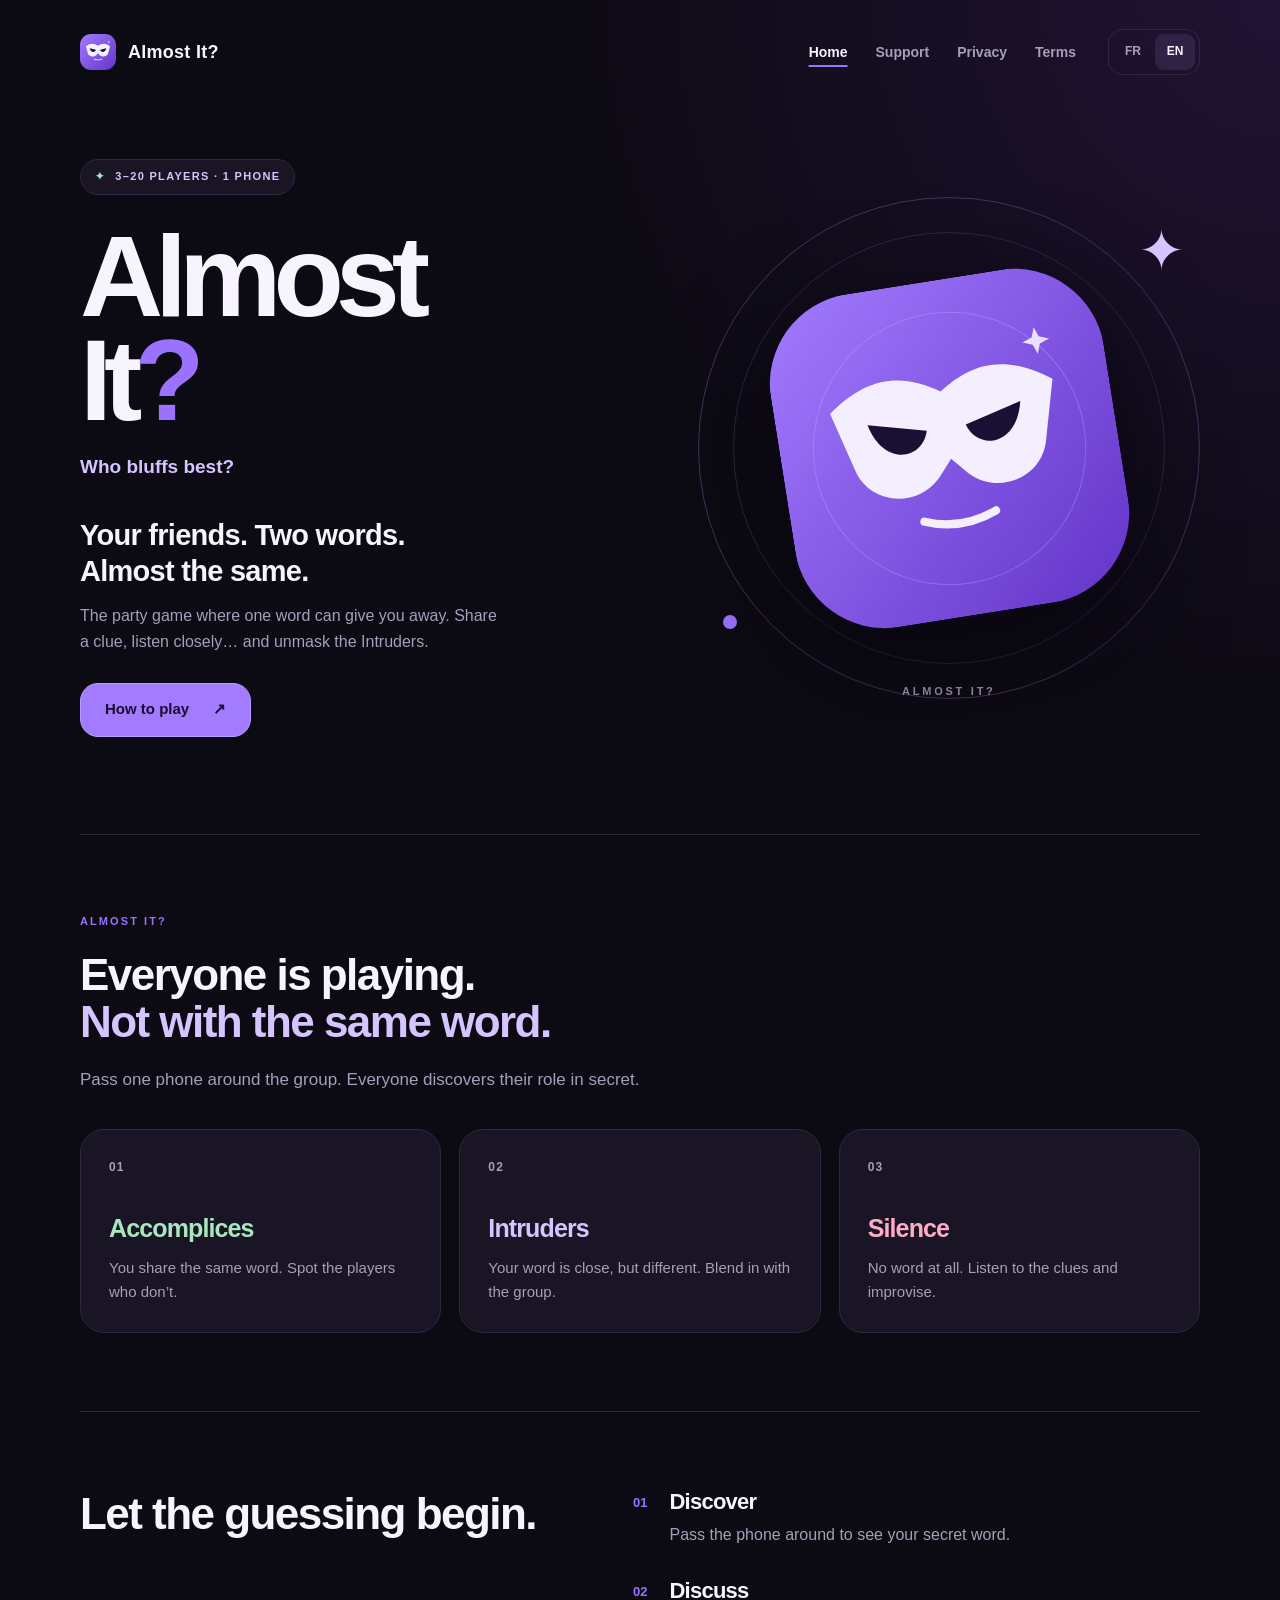
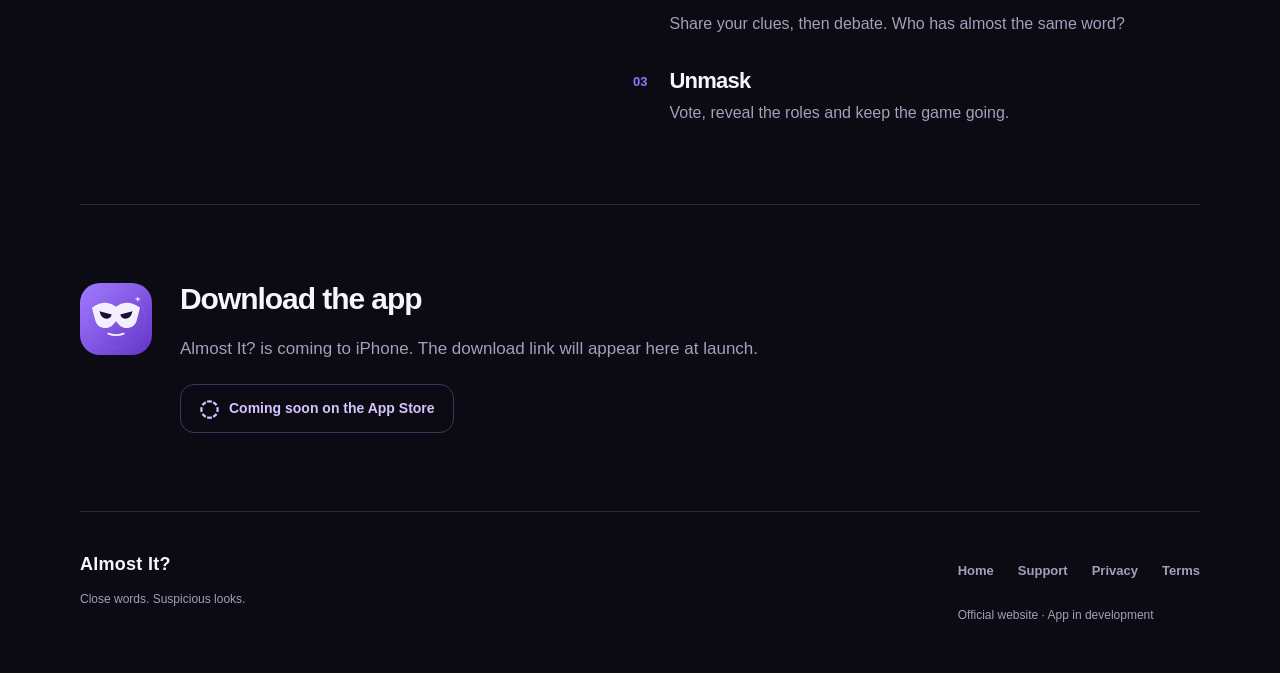
==== en/index.html @ f5923693 "feat: launch Almost It public site" ====
<!doctype html>
<html lang="en"><head><meta charset="utf-8"><meta name="viewport" content="width=device-width, initial-scale=1"><meta name="theme-color" content="#0C0A13"><meta name="color-scheme" content="dark"><meta name="referrer" content="strict-origin-when-cross-origin"><title>Almost It? — Who bluffs best?</title><meta name="description" content="Almost It?, the party game for 3 to 20 players on one phone. Similar words, Accomplices, Intruders and Silence. Coming soon to iPhone."><link rel="canonical" href="https://almostit.github.io/en/"><link rel="alternate" hreflang="fr" href="https://almostit.github.io/"><link rel="alternate" hreflang="en" href="https://almostit.github.io/en/"><meta property="og:type" content="website"><meta property="og:site_name" content="Almost It?"><meta property="og:title" content="Almost It? — Who bluffs best?"><meta property="og:description" content="Almost It?, the party game for 3 to 20 players on one phone. Similar words, Accomplices, Intruders and Silence. Coming soon to iPhone."><meta property="og:url" content="https://almostit.github.io/en/"><meta property="og:locale" content="en_US"><meta property="og:image" content="https://almostit.github.io/assets/icon.png"><meta property="og:image:alt" content="Almost It?"><link rel="icon" type="image/svg+xml" href="/assets/icon.svg"><link rel="apple-touch-icon" href="/assets/icon.png"><link rel="stylesheet" href="/assets/site.css"><script src="/assets/config.js" defer></script><script src="/assets/site.js" defer></script></head>
<body><a class="skip" href="#main">Skip to content</a><header class="site-header"><a class="brand" href="/en/" aria-label="Almost It? — Home"><img src="/assets/icon.svg" width="36" height="36" alt=""><span>Almost It?</span></a><nav class="navigation" aria-label="Main navigation"><a href="/en/" aria-current="page">Home</a><a href="/en/support/">Support</a><a href="/en/privacy/">Privacy</a><a href="/en/terms/">Terms</a></nav><nav class="language" aria-label="Site language"><a href="/?lang=fr" lang="fr" hreflang="fr" data-language="fr" aria-label="Français">FR</a><a href="/en/" lang="en" hreflang="en" data-language="en" aria-current="true" aria-label="English">EN</a></nav></header><main id="main"><section class="hero" aria-labelledby="hero-title"><div class="hero-copy"><p class="pill"><span aria-hidden="true">✦</span> 3–20 PLAYERS · 1 PHONE</p><h1 id="hero-title">Almost<br>It<span>?</span></h1><p class="tagline">Who bluffs best?</p><p class="hero-lead">Your friends. Two words.<br>Almost the same.</p><p class="intro">The party game where one word can give you away. Share a clue, listen closely… and unmask the Intruders.</p><a class="button" href="#how">How to play <span aria-hidden="true">↗</span></a></div><div class="hero-art"><div class="orbit orbit-one"></div><div class="orbit orbit-two"></div><span class="spark" aria-hidden="true">✦</span><img class="app-icon" src="/assets/icon.svg" width="320" height="320" alt="Almost It?" fetchpriority="high"><span class="orbit-dot" aria-hidden="true"></span><p class="art-caption">Almost It?</p></div></section>
<section id="how" class="section"><div class="section-heading"><p class="eyebrow">Almost It?</p><h2>Everyone is playing.<br><span>Not with the same word.</span></h2><p>Pass one phone around the group. Everyone discovers their role in secret.</p></div><div class="roles"><article class="role role-0"><span class="role-number" aria-hidden="true">01</span><h3>Accomplices</h3><p>You share the same word. Spot the players who don’t.</p></article><article class="role role-1"><span class="role-number" aria-hidden="true">02</span><h3>Intruders</h3><p>Your word is close, but different. Blend in with the group.</p></article><article class="role role-2"><span class="role-number" aria-hidden="true">03</span><h3>Silence</h3><p>No word at all. Listen to the clues and improvise.</p></article></div></section>
<section class="section play-section"><h2>Let the guessing begin.</h2><ol class="steps"><li><span aria-hidden="true">01</span><div><h3>Discover</h3><p>Pass the phone around to see your secret word.</p></div></li><li><span aria-hidden="true">02</span><div><h3>Discuss</h3><p>Share your clues, then debate. Who has almost the same word?</p></div></li><li><span aria-hidden="true">03</span><div><h3>Unmask</h3><p>Vote, reveal the roles and keep the game going.</p></div></li></ol></section>
<section id="download" class="download section"><img src="/assets/icon.svg" width="72" height="72" alt="" loading="lazy"><div><h2>Download the app</h2><p>Almost It? is coming to iPhone. The download link will appear here at launch.</p><p class="availability" id="app-store-status"><span aria-hidden="true">◌</span> Coming soon on the App Store</p><div class="store-links" id="store-links" hidden></div></div></section></main><footer class="site-footer"><div><a class="brand" href="/en/">Almost It?</a><p>Close words. Suspicious looks.</p></div><div><nav aria-label="Useful links"><a href="/en/" aria-current="page">Home</a><a href="/en/support/">Support</a><a href="/en/privacy/">Privacy</a><a href="/en/terms/">Terms</a></nav><p>Official website · App in development</p></div></footer></body></html>
---- assets/site.css ----
*{box-sizing:border-box}html{scroll-behavior:smooth;scroll-padding-top:8rem}body{margin:0;background:#0c0a13;color:#f7f3ff;font-family:-apple-system,BlinkMacSystemFont,"Segoe UI",sans-serif;line-height:1.6;-webkit-font-smoothing:antialiased}body:before{content:"";position:absolute;top:0;right:0;width:60%;height:750px;background:radial-gradient(ellipse at top right,#211333 0,transparent 67%);pointer-events:none;z-index:-1}a{color:#d6c4ff;text-decoration-thickness:1px;text-underline-offset:.25em}a:hover{color:#fff}button,a,summary{-webkit-tap-highlight-color:transparent}a:focus-visible,summary:focus-visible{outline:3px solid #a8e7c0;outline-offset:5px;border-radius:5px}img{display:block;max-width:100%;height:auto}[hidden]{display:none!important}.skip{position:fixed;top:12px;left:12px;background:#f7f3ff;color:#0c0a13;padding:12px 20px;z-index:20;transform:translateY(-160%)}.skip:focus{transform:translateY(0)}.site-header,.site-footer,main{width:min(1120px,calc(100% - 64px));margin-inline:auto}.site-header{min-height:104px;display:flex;align-items:center;gap:32px;position:relative;z-index:2}.brand{display:inline-flex;align-items:center;gap:12px;color:#f7f3ff;text-decoration:none;font-size:18px;font-weight:900;letter-spacing:.015em;white-space:nowrap}.brand img{border-radius:11px}.navigation{display:flex;align-items:center;gap:28px;margin-left:auto}.navigation a,.site-footer nav a{font-size:14px;font-weight:600;color:#a89dba;text-decoration:none;min-height:44px;display:inline-flex;align-items:center}.navigation a:hover,.navigation a[aria-current="page"]{color:#f7f3ff}.navigation a[aria-current="page"]{text-decoration:underline;text-decoration-color:#9b71ff;text-decoration-thickness:2px;text-underline-offset:8px}.language{display:flex;border:1px solid #30273f;padding:4px;border-radius:14px;gap:2px}.language a{min-height:36px;min-width:40px;display:grid;place-items:center;border-radius:9px;text-decoration:none;font-size:12px;font-weight:800;color:#a89dba}.language a[aria-current="true"]{background:#302244;color:#f7f3ff}.hero{min-height:730px;display:grid;grid-template-columns:1.15fr 1fr;align-items:center;gap:40px;padding:46px 0 88px}.pill{display:inline-flex;align-items:center;gap:10px;color:#d6c4ff;font-size:11px;font-weight:750;letter-spacing:.12em;border:1px solid #30273f;background:#191524;padding:8px 14px;border-radius:30px;margin:0 0 30px}.pill span{color:#a8e7c0}h1,h2,h3,p{margin-top:0}h1,h2,h3{line-height:1.08;letter-spacing:-.035em}h1{font-size:clamp(68px,9vw,124px);font-weight:900;line-height:.9;margin-bottom:20px;letter-spacing:-.07em}.hero h1 span{color:#9b71ff}.tagline{color:#d6c4ff;font-weight:700;font-size:19px;margin-bottom:34px}.hero-lead{font-weight:750;font-size:clamp(23px,2.5vw,29px);letter-spacing:-.025em;line-height:1.25;margin-bottom:14px}.intro{max-width:420px;color:#a89dba;font-size:16px;margin-bottom:28px}.button{display:inline-flex;align-items:center;justify-content:center;gap:24px;min-height:54px;padding:14px 24px;border-radius:18px;background:#a27bff;border:1px solid #ba9cff;color:#180d2e;font-size:15px;line-height:1.5;font-weight:800;text-decoration:none}.button:hover{background:#b598ff;color:#180d2e}.hero-art{position:relative;display:flex;align-items:center;justify-content:center;min-height:490px}.app-icon{width:67%;border-radius:27%;transform:rotate(-9deg);box-shadow:0 30px 100px #090611;position:relative;z-index:1}.orbit{position:absolute;border:1px solid #45315f;border-radius:50%;width:100%;aspect-ratio:1}.orbit-two{width:86%;border-color:#30273f}.spark{position:absolute;top:4%;right:3%;z-index:2;color:#d6c4ff;font-size:56px;line-height:1}.orbit-dot{position:absolute;bottom:13%;left:5%;width:14px;height:14px;border-radius:50%;background:#9b71ff}.art-caption{position:absolute;bottom:-8px;margin:0;text-transform:uppercase;letter-spacing:.25em;font-size:11px;color:#a89dba;font-weight:700}.section{padding:78px 0;border-top:1px solid #30273f}.section-heading{max-width:650px;margin-bottom:36px}.eyebrow{font-size:11px;font-weight:800;letter-spacing:.19em;text-transform:uppercase;color:#9b71ff;margin-bottom:20px}h2{font-size:clamp(30px,4vw,44px);font-weight:800;margin-bottom:20px}h2 span{color:#d6c4ff}.section-heading>p:last-child,.download p{color:#a89dba;font-size:17px}.roles{display:grid;grid-template-columns:repeat(3,1fr);gap:18px}.role{background:#191524;border:1px solid #30273f;border-radius:24px;padding:28px;min-width:0}.role-number{display:block;color:#a89dba;font-size:12px;font-weight:700;letter-spacing:.1em;margin-bottom:38px}.role h3{font-size:25px;color:#a8e7c0;margin-bottom:14px}.role-1 h3{color:#d6c4ff}.role-2 h3{color:#ffabc8}.role p{color:#a89dba;font-size:15px;margin:0}.play-section{display:grid;grid-template-columns:1fr 1.15fr;gap:60px}.steps{padding:0;margin:0;list-style:none;display:grid;gap:32px}.steps li{display:flex;gap:22px;align-items:flex-start}.steps li>span{color:#9b71ff;font-size:13px;font-weight:800;padding-top:3px}.steps h3{font-size:22px;margin-bottom:8px}.steps p{color:#a89dba;margin-bottom:0}.download{display:flex;gap:28px;align-items:flex-start}.download>img{border-radius:20px;flex-shrink:0}.download h2{font-size:30px}.download .availability{display:inline-flex;gap:10px;align-items:center;border:1px solid #45315f;border-radius:14px;padding:12px 18px;font-size:14px;font-weight:650;color:#d6c4ff;margin:4px 0 0}.availability span{font-size:23px;line-height:1}.store-links{display:flex;gap:20px;flex-wrap:wrap;margin-top:20px}.store-links img{height:48px;width:auto}.site-footer{padding:38px 0 48px;border-top:1px solid #30273f;display:flex;justify-content:space-between;align-items:flex-start;gap:32px}.site-footer p{font-size:12px;color:#a89dba;margin:12px 0 0}.site-footer nav{display:flex;gap:24px;flex-wrap:wrap}.site-footer nav a{font-size:13px}.page-heading{max-width:850px;padding:80px 0 42px}.page-heading h1{font-size:clamp(42px,6vw,70px);line-height:1.05;letter-spacing:-.055em;overflow-wrap:anywhere;margin-bottom:24px}.page-heading>p:last-child{max-width:640px;font-size:20px;line-height:1.55;color:#d6c4ff}.reading{max-width:760px;margin:0 0 90px}.reading h2{font-size:25px;line-height:1.25}.panel{padding:36px;border:1px solid #30273f;background:#191524;border-radius:24px}.legal p{color:#a89dba;font-size:17px;line-height:1.75}.legal h2{margin-top:36px;color:#f7f3ff}.text-link{display:inline-flex;gap:20px;min-height:44px;align-items:center;font-weight:700}.faq{border-top:1px solid #30273f;margin:26px 0 48px}.faq details{border-bottom:1px solid #30273f;padding:0}.faq summary{cursor:pointer;font-weight:650;font-size:17px;padding:22px 8px;line-height:1.5}.faq details p{padding:0 8px 24px;margin:0;max-width:650px;color:#a89dba}.contact p{color:#a89dba}.status{display:inline-block;font-size:13px;font-weight:650;color:#d6c4ff;background:#302244;border:1px solid #45315f;border-radius:10px;padding:8px 12px}.error-page{min-height:65vh}.error-page .button{margin-top:16px}@media(max-width:850px){.site-header,.site-footer,main{width:calc(100% - 40px)}.site-header{gap:18px;flex-wrap:wrap;padding:18px 0 14px}.language{margin-left:auto}.navigation{order:3;flex-basis:100%;margin:0;justify-content:space-between;gap:12px}.hero{gap:20px;min-height:650px}.hero-art{min-height:330px}.spark{font-size:40px}.art-caption{bottom:-20px}.roles{gap:12px}.role{padding:22px}.play-section{gap:28px}.site-footer{flex-direction:column;gap:20px}.site-footer p{margin-top:6px}}@media(max-width:600px){html{scroll-padding-top:24px}.hero{display:flex;flex-direction:column;padding:32px 0 64px;gap:36px;align-items:stretch}.hero h1{font-size:88px}.hero-copy{max-width:460px}.hero-art{width:270px;max-width:90%;min-height:285px;align-self:center;margin:5px 0 12px}.art-caption{bottom:-18px}.spark{top:3%;right:0}.pill{margin-bottom:26px;font-size:10px}.hero-lead{font-size:25px}.tagline{margin-bottom:26px}.intro{font-size:16px}.section{padding:52px 0}.roles{grid-template-columns:1fr;gap:14px}.role{padding:24px}.role-number{margin-bottom:20px}.role h3{font-size:24px}.play-section{grid-template-columns:1fr;gap:18px}.download{gap:18px}.download>img{width:50px;border-radius:14px}.download h2{font-size:25px}.download p{font-size:15px}.download .availability{font-size:13px;padding:11px 13px}.site-footer nav{gap:18px}.page-heading{padding:48px 0 26px}.page-heading>p:last-child{font-size:18px}.panel{padding:24px}.reading{margin-bottom:60px}.navigation a{font-size:12px}.brand{font-size:17px}.faq summary{font-size:16px}}@media(prefers-reduced-motion:reduce){html{scroll-behavior:auto}*{animation:none!important;transition:none!important}}
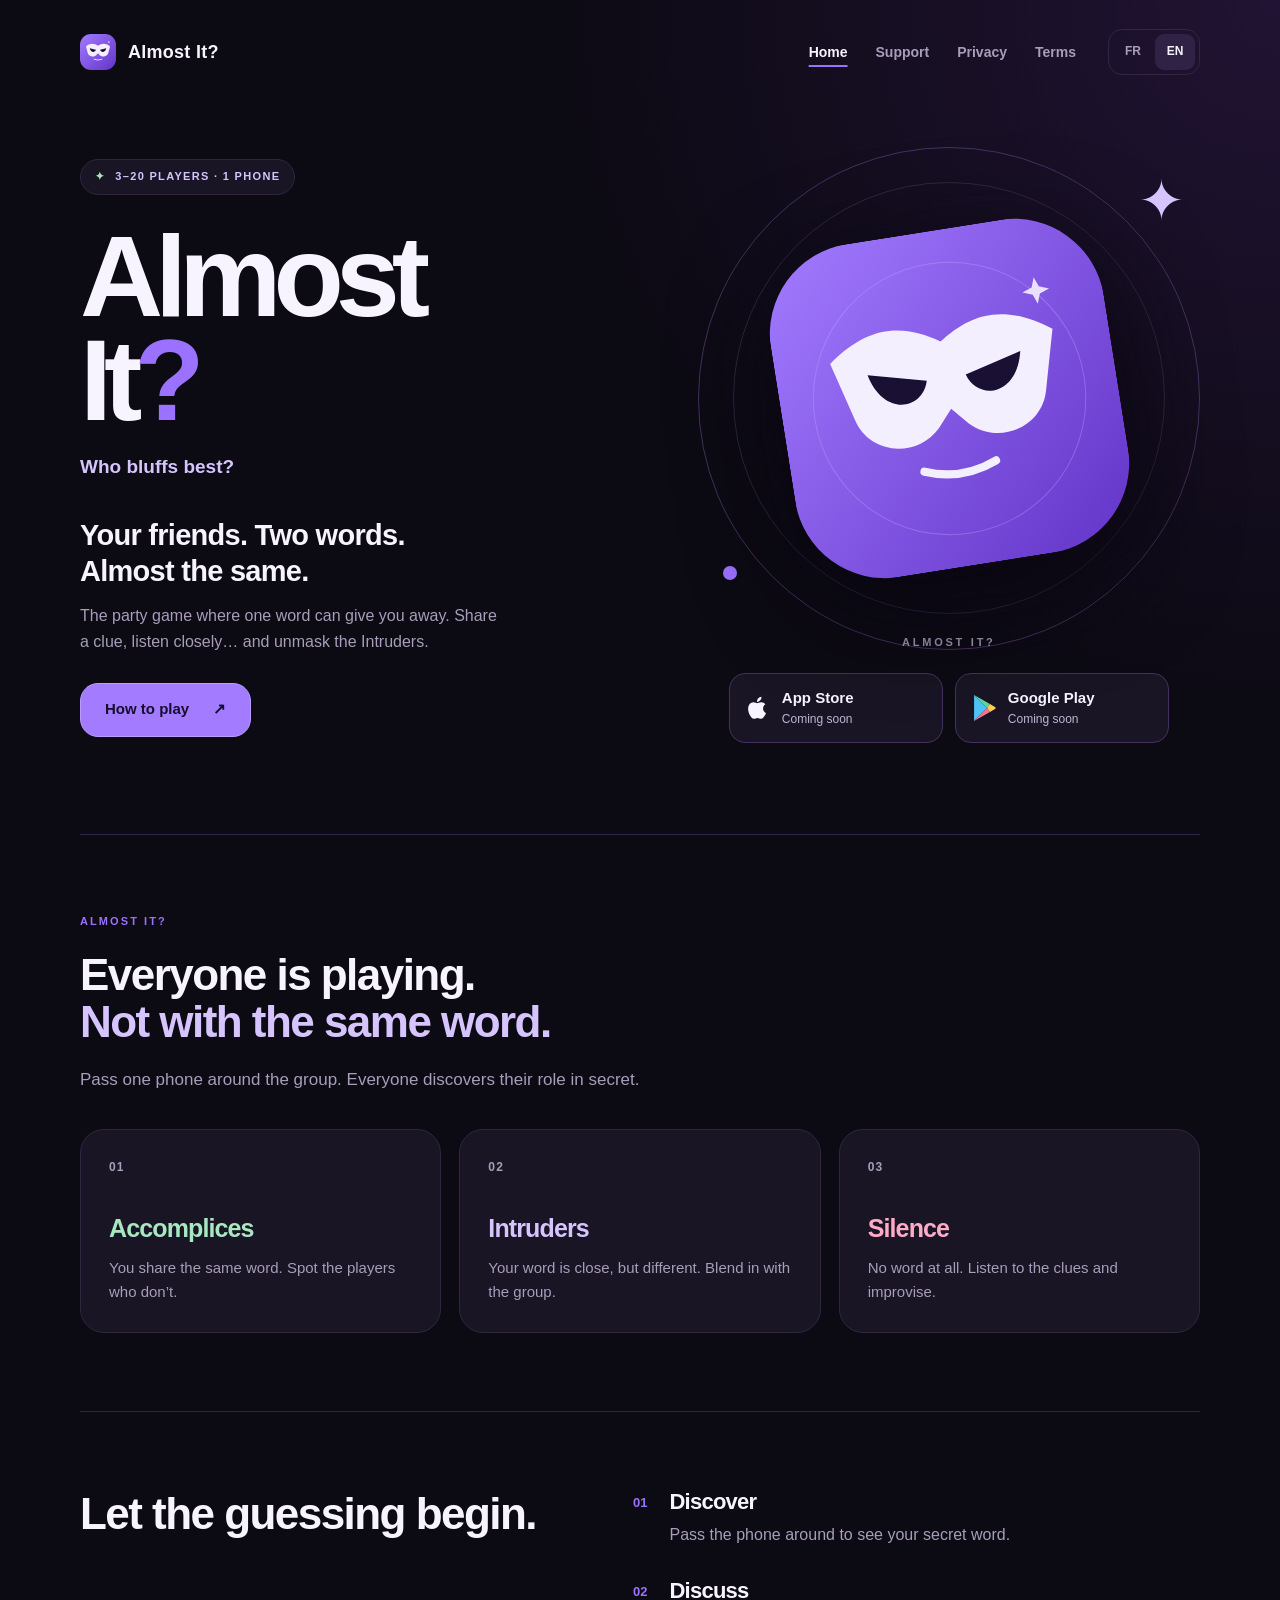
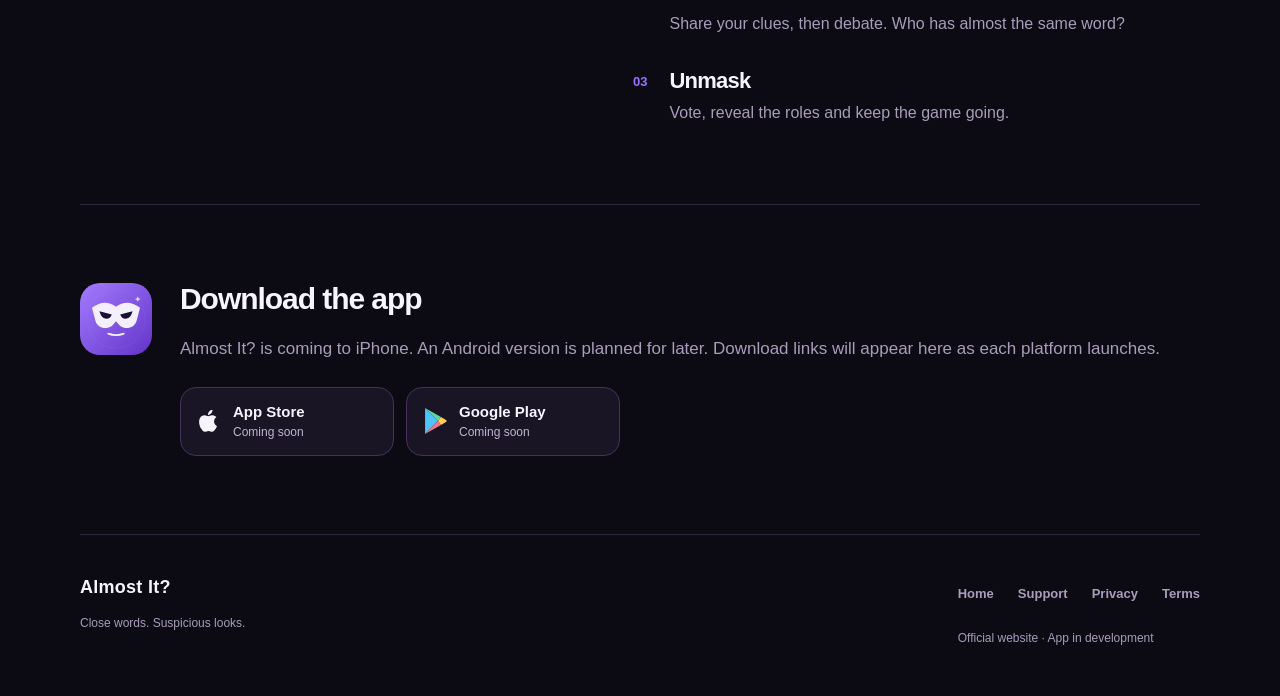
==== commit c637ecee: "feat: add dual store availability cards" ====
--- a/en/index.html
+++ b/en/index.html
@@ -1,6 +1,6 @@
 <!doctype html>
 <html lang="en"><head><meta charset="utf-8"><meta name="viewport" content="width=device-width, initial-scale=1"><meta name="theme-color" content="#0C0A13"><meta name="color-scheme" content="dark"><meta name="referrer" content="strict-origin-when-cross-origin"><title>Almost It? — Who bluffs best?</title><meta name="description" content="Almost It?, the party game for 3 to 20 players on one phone. Similar words, Accomplices, Intruders and Silence. Coming soon to iPhone."><link rel="canonical" href="https://almostit.github.io/en/"><link rel="alternate" hreflang="fr" href="https://almostit.github.io/"><link rel="alternate" hreflang="en" href="https://almostit.github.io/en/"><meta property="og:type" content="website"><meta property="og:site_name" content="Almost It?"><meta property="og:title" content="Almost It? — Who bluffs best?"><meta property="og:description" content="Almost It?, the party game for 3 to 20 players on one phone. Similar words, Accomplices, Intruders and Silence. Coming soon to iPhone."><meta property="og:url" content="https://almostit.github.io/en/"><meta property="og:locale" content="en_US"><meta property="og:image" content="https://almostit.github.io/assets/icon.png"><meta property="og:image:alt" content="Almost It?"><link rel="icon" type="image/svg+xml" href="/assets/icon.svg"><link rel="apple-touch-icon" href="/assets/icon.png"><link rel="stylesheet" href="/assets/site.css"><script src="/assets/config.js" defer></script><script src="/assets/site.js" defer></script></head>
-<body><a class="skip" href="#main">Skip to content</a><header class="site-header"><a class="brand" href="/en/" aria-label="Almost It? — Home"><img src="/assets/icon.svg" width="36" height="36" alt=""><span>Almost It?</span></a><nav class="navigation" aria-label="Main navigation"><a href="/en/" aria-current="page">Home</a><a href="/en/support/">Support</a><a href="/en/privacy/">Privacy</a><a href="/en/terms/">Terms</a></nav><nav class="language" aria-label="Site language"><a href="/?lang=fr" lang="fr" hreflang="fr" data-language="fr" aria-label="Français">FR</a><a href="/en/" lang="en" hreflang="en" data-language="en" aria-current="true" aria-label="English">EN</a></nav></header><main id="main"><section class="hero" aria-labelledby="hero-title"><div class="hero-copy"><p class="pill"><span aria-hidden="true">✦</span> 3–20 PLAYERS · 1 PHONE</p><h1 id="hero-title">Almost<br>It<span>?</span></h1><p class="tagline">Who bluffs best?</p><p class="hero-lead">Your friends. Two words.<br>Almost the same.</p><p class="intro">The party game where one word can give you away. Share a clue, listen closely… and unmask the Intruders.</p><a class="button" href="#how">How to play <span aria-hidden="true">↗</span></a></div><div class="hero-art"><div class="orbit orbit-one"></div><div class="orbit orbit-two"></div><span class="spark" aria-hidden="true">✦</span><img class="app-icon" src="/assets/icon.svg" width="320" height="320" alt="Almost It?" fetchpriority="high"><span class="orbit-dot" aria-hidden="true"></span><p class="art-caption">Almost It?</p></div></section>
+<body><a class="skip" href="#main">Skip to content</a><header class="site-header"><a class="brand" href="/en/" aria-label="Almost It? — Home"><img src="/assets/icon.svg" width="36" height="36" alt=""><span>Almost It?</span></a><nav class="navigation" aria-label="Main navigation"><a href="/en/" aria-current="page">Home</a><a href="/en/support/">Support</a><a href="/en/privacy/">Privacy</a><a href="/en/terms/">Terms</a></nav><nav class="language" aria-label="Site language"><a href="/?lang=fr" lang="fr" hreflang="fr" data-language="fr" aria-label="Français">FR</a><a href="/en/" lang="en" hreflang="en" data-language="en" aria-current="true" aria-label="English">EN</a></nav></header><main id="main"><section class="hero" aria-labelledby="hero-title"><div class="hero-copy"><p class="pill"><span aria-hidden="true">✦</span> 3–20 PLAYERS · 1 PHONE</p><h1 id="hero-title">Almost<br>It<span>?</span></h1><p class="tagline">Who bluffs best?</p><p class="hero-lead">Your friends. Two words.<br>Almost the same.</p><p class="intro">The party game where one word can give you away. Share a clue, listen closely… and unmask the Intruders.</p><a class="button" href="#how">How to play <span aria-hidden="true">↗</span></a></div><div class="hero-visual"><div class="hero-art"><div class="orbit orbit-one"></div><div class="orbit orbit-two"></div><span class="spark" aria-hidden="true">✦</span><img class="app-icon" src="/assets/icon.svg" width="320" height="320" alt="Almost It?" fetchpriority="high"><span class="orbit-dot" aria-hidden="true"></span><p class="art-caption">Almost It?</p></div><div class="store-links" data-store-links role="group" aria-label="App availability"><div class="store-card" data-store="appStore"><img src="/assets/app-store.svg" width="24" height="28" alt="" aria-hidden="true"><span class="store-copy"><span class="store-name">App Store</span><span class="store-status">Coming soon</span></span></div><div class="store-card" data-store="googlePlay"><img src="/assets/google-play.svg" width="24" height="28" alt="" aria-hidden="true"><span class="store-copy"><span class="store-name">Google Play</span><span class="store-status">Coming soon</span></span></div></div></div></section>
 <section id="how" class="section"><div class="section-heading"><p class="eyebrow">Almost It?</p><h2>Everyone is playing.<br><span>Not with the same word.</span></h2><p>Pass one phone around the group. Everyone discovers their role in secret.</p></div><div class="roles"><article class="role role-0"><span class="role-number" aria-hidden="true">01</span><h3>Accomplices</h3><p>You share the same word. Spot the players who don’t.</p></article><article class="role role-1"><span class="role-number" aria-hidden="true">02</span><h3>Intruders</h3><p>Your word is close, but different. Blend in with the group.</p></article><article class="role role-2"><span class="role-number" aria-hidden="true">03</span><h3>Silence</h3><p>No word at all. Listen to the clues and improvise.</p></article></div></section>
 <section class="section play-section"><h2>Let the guessing begin.</h2><ol class="steps"><li><span aria-hidden="true">01</span><div><h3>Discover</h3><p>Pass the phone around to see your secret word.</p></div></li><li><span aria-hidden="true">02</span><div><h3>Discuss</h3><p>Share your clues, then debate. Who has almost the same word?</p></div></li><li><span aria-hidden="true">03</span><div><h3>Unmask</h3><p>Vote, reveal the roles and keep the game going.</p></div></li></ol></section>
-<section id="download" class="download section"><img src="/assets/icon.svg" width="72" height="72" alt="" loading="lazy"><div><h2>Download the app</h2><p>Almost It? is coming to iPhone. The download link will appear here at launch.</p><p class="availability" id="app-store-status"><span aria-hidden="true">◌</span> Coming soon on the App Store</p><div class="store-links" id="store-links" hidden></div></div></section></main><footer class="site-footer"><div><a class="brand" href="/en/">Almost It?</a><p>Close words. Suspicious looks.</p></div><div><nav aria-label="Useful links"><a href="/en/" aria-current="page">Home</a><a href="/en/support/">Support</a><a href="/en/privacy/">Privacy</a><a href="/en/terms/">Terms</a></nav><p>Official website · App in development</p></div></footer></body></html>
+<section id="download" class="download section"><img src="/assets/icon.svg" width="72" height="72" alt="" loading="lazy"><div><h2>Download the app</h2><p>Almost It? is coming to iPhone. An Android version is planned for later. Download links will appear here as each platform launches.</p><div class="store-links" data-store-links role="group" aria-label="App availability"><div class="store-card" data-store="appStore"><img src="/assets/app-store.svg" width="24" height="28" alt="" aria-hidden="true"><span class="store-copy"><span class="store-name">App Store</span><span class="store-status">Coming soon</span></span></div><div class="store-card" data-store="googlePlay"><img src="/assets/google-play.svg" width="24" height="28" alt="" aria-hidden="true"><span class="store-copy"><span class="store-name">Google Play</span><span class="store-status">Coming soon</span></span></div></div></div></section></main><footer class="site-footer"><div><a class="brand" href="/en/">Almost It?</a><p>Close words. Suspicious looks.</p></div><div><nav aria-label="Useful links"><a href="/en/" aria-current="page">Home</a><a href="/en/support/">Support</a><a href="/en/privacy/">Privacy</a><a href="/en/terms/">Terms</a></nav><p>Official website · App in development</p></div></footer></body></html>
--- a/assets/site.css
+++ b/assets/site.css
@@ -1 +1,5 @@
-*{box-sizing:border-box}html{scroll-behavior:smooth;scroll-padding-top:8rem}body{margin:0;background:#0c0a13;color:#f7f3ff;font-family:-apple-system,BlinkMacSystemFont,"Segoe UI",sans-serif;line-height:1.6;-webkit-font-smoothing:antialiased}body:before{content:"";position:absolute;top:0;right:0;width:60%;height:750px;background:radial-gradient(ellipse at top right,#211333 0,transparent 67%);pointer-events:none;z-index:-1}a{color:#d6c4ff;text-decoration-thickness:1px;text-underline-offset:.25em}a:hover{color:#fff}button,a,summary{-webkit-tap-highlight-color:transparent}a:focus-visible,summary:focus-visible{outline:3px solid #a8e7c0;outline-offset:5px;border-radius:5px}img{display:block;max-width:100%;height:auto}[hidden]{display:none!important}.skip{position:fixed;top:12px;left:12px;background:#f7f3ff;color:#0c0a13;padding:12px 20px;z-index:20;transform:translateY(-160%)}.skip:focus{transform:translateY(0)}.site-header,.site-footer,main{width:min(1120px,calc(100% - 64px));margin-inline:auto}.site-header{min-height:104px;display:flex;align-items:center;gap:32px;position:relative;z-index:2}.brand{display:inline-flex;align-items:center;gap:12px;color:#f7f3ff;text-decoration:none;font-size:18px;font-weight:900;letter-spacing:.015em;white-space:nowrap}.brand img{border-radius:11px}.navigation{display:flex;align-items:center;gap:28px;margin-left:auto}.navigation a,.site-footer nav a{font-size:14px;font-weight:600;color:#a89dba;text-decoration:none;min-height:44px;display:inline-flex;align-items:center}.navigation a:hover,.navigation a[aria-current="page"]{color:#f7f3ff}.navigation a[aria-current="page"]{text-decoration:underline;text-decoration-color:#9b71ff;text-decoration-thickness:2px;text-underline-offset:8px}.language{display:flex;border:1px solid #30273f;padding:4px;border-radius:14px;gap:2px}.language a{min-height:36px;min-width:40px;display:grid;place-items:center;border-radius:9px;text-decoration:none;font-size:12px;font-weight:800;color:#a89dba}.language a[aria-current="true"]{background:#302244;color:#f7f3ff}.hero{min-height:730px;display:grid;grid-template-columns:1.15fr 1fr;align-items:center;gap:40px;padding:46px 0 88px}.pill{display:inline-flex;align-items:center;gap:10px;color:#d6c4ff;font-size:11px;font-weight:750;letter-spacing:.12em;border:1px solid #30273f;background:#191524;padding:8px 14px;border-radius:30px;margin:0 0 30px}.pill span{color:#a8e7c0}h1,h2,h3,p{margin-top:0}h1,h2,h3{line-height:1.08;letter-spacing:-.035em}h1{font-size:clamp(68px,9vw,124px);font-weight:900;line-height:.9;margin-bottom:20px;letter-spacing:-.07em}.hero h1 span{color:#9b71ff}.tagline{color:#d6c4ff;font-weight:700;font-size:19px;margin-bottom:34px}.hero-lead{font-weight:750;font-size:clamp(23px,2.5vw,29px);letter-spacing:-.025em;line-height:1.25;margin-bottom:14px}.intro{max-width:420px;color:#a89dba;font-size:16px;margin-bottom:28px}.button{display:inline-flex;align-items:center;justify-content:center;gap:24px;min-height:54px;padding:14px 24px;border-radius:18px;background:#a27bff;border:1px solid #ba9cff;color:#180d2e;font-size:15px;line-height:1.5;font-weight:800;text-decoration:none}.button:hover{background:#b598ff;color:#180d2e}.hero-art{position:relative;display:flex;align-items:center;justify-content:center;min-height:490px}.app-icon{width:67%;border-radius:27%;transform:rotate(-9deg);box-shadow:0 30px 100px #090611;position:relative;z-index:1}.orbit{position:absolute;border:1px solid #45315f;border-radius:50%;width:100%;aspect-ratio:1}.orbit-two{width:86%;border-color:#30273f}.spark{position:absolute;top:4%;right:3%;z-index:2;color:#d6c4ff;font-size:56px;line-height:1}.orbit-dot{position:absolute;bottom:13%;left:5%;width:14px;height:14px;border-radius:50%;background:#9b71ff}.art-caption{position:absolute;bottom:-8px;margin:0;text-transform:uppercase;letter-spacing:.25em;font-size:11px;color:#a89dba;font-weight:700}.section{padding:78px 0;border-top:1px solid #30273f}.section-heading{max-width:650px;margin-bottom:36px}.eyebrow{font-size:11px;font-weight:800;letter-spacing:.19em;text-transform:uppercase;color:#9b71ff;margin-bottom:20px}h2{font-size:clamp(30px,4vw,44px);font-weight:800;margin-bottom:20px}h2 span{color:#d6c4ff}.section-heading>p:last-child,.download p{color:#a89dba;font-size:17px}.roles{display:grid;grid-template-columns:repeat(3,1fr);gap:18px}.role{background:#191524;border:1px solid #30273f;border-radius:24px;padding:28px;min-width:0}.role-number{display:block;color:#a89dba;font-size:12px;font-weight:700;letter-spacing:.1em;margin-bottom:38px}.role h3{font-size:25px;color:#a8e7c0;margin-bottom:14px}.role-1 h3{color:#d6c4ff}.role-2 h3{color:#ffabc8}.role p{color:#a89dba;font-size:15px;margin:0}.play-section{display:grid;grid-template-columns:1fr 1.15fr;gap:60px}.steps{padding:0;margin:0;list-style:none;display:grid;gap:32px}.steps li{display:flex;gap:22px;align-items:flex-start}.steps li>span{color:#9b71ff;font-size:13px;font-weight:800;padding-top:3px}.steps h3{font-size:22px;margin-bottom:8px}.steps p{color:#a89dba;margin-bottom:0}.download{display:flex;gap:28px;align-items:flex-start}.download>img{border-radius:20px;flex-shrink:0}.download h2{font-size:30px}.download .availability{display:inline-flex;gap:10px;align-items:center;border:1px solid #45315f;border-radius:14px;padding:12px 18px;font-size:14px;font-weight:650;color:#d6c4ff;margin:4px 0 0}.availability span{font-size:23px;line-height:1}.store-links{display:flex;gap:20px;flex-wrap:wrap;margin-top:20px}.store-links img{height:48px;width:auto}.site-footer{padding:38px 0 48px;border-top:1px solid #30273f;display:flex;justify-content:space-between;align-items:flex-start;gap:32px}.site-footer p{font-size:12px;color:#a89dba;margin:12px 0 0}.site-footer nav{display:flex;gap:24px;flex-wrap:wrap}.site-footer nav a{font-size:13px}.page-heading{max-width:850px;padding:80px 0 42px}.page-heading h1{font-size:clamp(42px,6vw,70px);line-height:1.05;letter-spacing:-.055em;overflow-wrap:anywhere;margin-bottom:24px}.page-heading>p:last-child{max-width:640px;font-size:20px;line-height:1.55;color:#d6c4ff}.reading{max-width:760px;margin:0 0 90px}.reading h2{font-size:25px;line-height:1.25}.panel{padding:36px;border:1px solid #30273f;background:#191524;border-radius:24px}.legal p{color:#a89dba;font-size:17px;line-height:1.75}.legal h2{margin-top:36px;color:#f7f3ff}.text-link{display:inline-flex;gap:20px;min-height:44px;align-items:center;font-weight:700}.faq{border-top:1px solid #30273f;margin:26px 0 48px}.faq details{border-bottom:1px solid #30273f;padding:0}.faq summary{cursor:pointer;font-weight:650;font-size:17px;padding:22px 8px;line-height:1.5}.faq details p{padding:0 8px 24px;margin:0;max-width:650px;color:#a89dba}.contact p{color:#a89dba}.status{display:inline-block;font-size:13px;font-weight:650;color:#d6c4ff;background:#302244;border:1px solid #45315f;border-radius:10px;padding:8px 12px}.error-page{min-height:65vh}.error-page .button{margin-top:16px}@media(max-width:850px){.site-header,.site-footer,main{width:calc(100% - 40px)}.site-header{gap:18px;flex-wrap:wrap;padding:18px 0 14px}.language{margin-left:auto}.navigation{order:3;flex-basis:100%;margin:0;justify-content:space-between;gap:12px}.hero{gap:20px;min-height:650px}.hero-art{min-height:330px}.spark{font-size:40px}.art-caption{bottom:-20px}.roles{gap:12px}.role{padding:22px}.play-section{gap:28px}.site-footer{flex-direction:column;gap:20px}.site-footer p{margin-top:6px}}@media(max-width:600px){html{scroll-padding-top:24px}.hero{display:flex;flex-direction:column;padding:32px 0 64px;gap:36px;align-items:stretch}.hero h1{font-size:88px}.hero-copy{max-width:460px}.hero-art{width:270px;max-width:90%;min-height:285px;align-self:center;margin:5px 0 12px}.art-caption{bottom:-18px}.spark{top:3%;right:0}.pill{margin-bottom:26px;font-size:10px}.hero-lead{font-size:25px}.tagline{margin-bottom:26px}.intro{font-size:16px}.section{padding:52px 0}.roles{grid-template-columns:1fr;gap:14px}.role{padding:24px}.role-number{margin-bottom:20px}.role h3{font-size:24px}.play-section{grid-template-columns:1fr;gap:18px}.download{gap:18px}.download>img{width:50px;border-radius:14px}.download h2{font-size:25px}.download p{font-size:15px}.download .availability{font-size:13px;padding:11px 13px}.site-footer nav{gap:18px}.page-heading{padding:48px 0 26px}.page-heading>p:last-child{font-size:18px}.panel{padding:24px}.reading{margin-bottom:60px}.navigation a{font-size:12px}.brand{font-size:17px}.faq summary{font-size:16px}}@media(prefers-reduced-motion:reduce){html{scroll-behavior:auto}*{animation:none!important;transition:none!important}}+*{box-sizing:border-box}html{scroll-behavior:smooth;scroll-padding-top:8rem}body{margin:0;background:#0c0a13;color:#f7f3ff;font-family:-apple-system,BlinkMacSystemFont,"Segoe UI",sans-serif;line-height:1.6;-webkit-font-smoothing:antialiased}body:before{content:"";position:absolute;top:0;right:0;width:60%;height:750px;background:radial-gradient(ellipse at top right,#211333 0,transparent 67%);pointer-events:none;z-index:-1}a{color:#d6c4ff;text-decoration-thickness:1px;text-underline-offset:.25em}a:hover{color:#fff}button,a,summary{-webkit-tap-highlight-color:transparent}a:focus-visible,summary:focus-visible{outline:3px solid #a8e7c0;outline-offset:5px;border-radius:5px}img{display:block;max-width:100%;height:auto}[hidden]{display:none!important}.skip{position:fixed;top:12px;left:12px;background:#f7f3ff;color:#0c0a13;padding:12px 20px;z-index:20;transform:translateY(-160%)}.skip:focus{transform:translateY(0)}.site-header,.site-footer,main{width:min(1120px,calc(100% - 64px));margin-inline:auto}.site-header{min-height:104px;display:flex;align-items:center;gap:32px;position:relative;z-index:2}.brand{display:inline-flex;align-items:center;gap:12px;color:#f7f3ff;text-decoration:none;font-size:18px;font-weight:900;letter-spacing:.015em;white-space:nowrap}.brand img{border-radius:11px}.navigation{display:flex;align-items:center;gap:28px;margin-left:auto}.navigation a,.site-footer nav a{font-size:14px;font-weight:600;color:#a89dba;text-decoration:none;min-height:44px;display:inline-flex;align-items:center}.navigation a:hover,.navigation a[aria-current="page"]{color:#f7f3ff}.navigation a[aria-current="page"]{text-decoration:underline;text-decoration-color:#9b71ff;text-decoration-thickness:2px;text-underline-offset:8px}.language{display:flex;border:1px solid #30273f;padding:4px;border-radius:14px;gap:2px}.language a{min-height:36px;min-width:40px;display:grid;place-items:center;border-radius:9px;text-decoration:none;font-size:12px;font-weight:800;color:#a89dba}.language a[aria-current="true"]{background:#302244;color:#f7f3ff}.hero{min-height:730px;display:grid;grid-template-columns:1.15fr 1fr;align-items:center;gap:40px;padding:46px 0 88px}.pill{display:inline-flex;align-items:center;gap:10px;color:#d6c4ff;font-size:11px;font-weight:750;letter-spacing:.12em;border:1px solid #30273f;background:#191524;padding:8px 14px;border-radius:30px;margin:0 0 30px}.pill span{color:#a8e7c0}h1,h2,h3,p{margin-top:0}h1,h2,h3{line-height:1.08;letter-spacing:-.035em}h1{font-size:clamp(68px,9vw,124px);font-weight:900;line-height:.9;margin-bottom:20px;letter-spacing:-.07em}.hero h1 span{color:#9b71ff}.tagline{color:#d6c4ff;font-weight:700;font-size:19px;margin-bottom:34px}.hero-lead{font-weight:750;font-size:clamp(23px,2.5vw,29px);letter-spacing:-.025em;line-height:1.25;margin-bottom:14px}.intro{max-width:420px;color:#a89dba;font-size:16px;margin-bottom:28px}.button{display:inline-flex;align-items:center;justify-content:center;gap:24px;min-height:54px;padding:14px 24px;border-radius:18px;background:#a27bff;border:1px solid #ba9cff;color:#180d2e;font-size:15px;line-height:1.5;font-weight:800;text-decoration:none}.button:hover{background:#b598ff;color:#180d2e}.hero-art{position:relative;display:flex;align-items:center;justify-content:center;min-height:490px}.app-icon{width:67%;border-radius:27%;transform:rotate(-9deg);box-shadow:0 30px 100px #090611;position:relative;z-index:1}.orbit{position:absolute;border:1px solid #45315f;border-radius:50%;width:100%;aspect-ratio:1}.orbit-two{width:86%;border-color:#30273f}.spark{position:absolute;top:4%;right:3%;z-index:2;color:#d6c4ff;font-size:56px;line-height:1}.orbit-dot{position:absolute;bottom:13%;left:5%;width:14px;height:14px;border-radius:50%;background:#9b71ff}.art-caption{position:absolute;bottom:-8px;margin:0;text-transform:uppercase;letter-spacing:.25em;font-size:11px;color:#a89dba;font-weight:700}.section{padding:78px 0;border-top:1px solid #30273f}.section-heading{max-width:650px;margin-bottom:36px}.eyebrow{font-size:11px;font-weight:800;letter-spacing:.19em;text-transform:uppercase;color:#9b71ff;margin-bottom:20px}h2{font-size:clamp(30px,4vw,44px);font-weight:800;margin-bottom:20px}h2 span{color:#d6c4ff}.section-heading>p:last-child,.download p{color:#a89dba;font-size:17px}.roles{display:grid;grid-template-columns:repeat(3,1fr);gap:18px}.role{background:#191524;border:1px solid #30273f;border-radius:24px;padding:28px;min-width:0}.role-number{display:block;color:#a89dba;font-size:12px;font-weight:700;letter-spacing:.1em;margin-bottom:38px}.role h3{font-size:25px;color:#a8e7c0;margin-bottom:14px}.role-1 h3{color:#d6c4ff}.role-2 h3{color:#ffabc8}.role p{color:#a89dba;font-size:15px;margin:0}.play-section{display:grid;grid-template-columns:1fr 1.15fr;gap:60px}.steps{padding:0;margin:0;list-style:none;display:grid;gap:32px}.steps li{display:flex;gap:22px;align-items:flex-start}.steps li>span{color:#9b71ff;font-size:13px;font-weight:800;padding-top:3px}.steps h3{font-size:22px;margin-bottom:8px}.steps p{color:#a89dba;margin-bottom:0}.download{display:flex;gap:28px;align-items:flex-start}.download>img{border-radius:20px;flex-shrink:0}.download h2{font-size:30px}.hero-visual{min-width:0}.hero-visual .store-links{margin:30px auto 0}.store-links{display:grid;grid-template-columns:repeat(2,minmax(0,1fr));gap:12px;max-width:440px;margin-top:24px}.store-card{display:flex;align-items:center;gap:12px;min-width:0;padding:14px 16px;border:1px solid #45315f;border-radius:16px;background:#191524;color:#f7f3ff;text-decoration:none;line-height:1.3}.store-card>img{width:24px;height:28px;flex-shrink:0;object-fit:contain}.store-copy{display:flex;flex-direction:column;gap:4px;min-width:0}.store-name{font-size:15px;font-weight:750;white-space:nowrap}.store-status{font-size:12px;color:#c2b4d5}.store-card:not(a){cursor:default}a.store-card:hover{background:#302244;border-color:#9b71ff}.download>div{min-width:0}.hero-visual .hero-art{width:100%}.site-footer{padding:38px 0 48px;border-top:1px solid #30273f;display:flex;justify-content:space-between;align-items:flex-start;gap:32px}.site-footer p{font-size:12px;color:#a89dba;margin:12px 0 0}.site-footer nav{display:flex;gap:24px;flex-wrap:wrap}.site-footer nav a{font-size:13px}.page-heading{max-width:850px;padding:80px 0 42px}.page-heading h1{font-size:clamp(42px,6vw,70px);line-height:1.05;letter-spacing:-.055em;overflow-wrap:anywhere;margin-bottom:24px}.page-heading>p:last-child{max-width:640px;font-size:20px;line-height:1.55;color:#d6c4ff}.reading{max-width:760px;margin:0 0 90px}.reading h2{font-size:25px;line-height:1.25}.panel{padding:36px;border:1px solid #30273f;background:#191524;border-radius:24px}.legal p{color:#a89dba;font-size:17px;line-height:1.75}.legal h2{margin-top:36px;color:#f7f3ff}.text-link{display:inline-flex;gap:20px;min-height:44px;align-items:center;font-weight:700}.faq{border-top:1px solid #30273f;margin:26px 0 48px}.faq details{border-bottom:1px solid #30273f;padding:0}.faq summary{cursor:pointer;font-weight:650;font-size:17px;padding:22px 8px;line-height:1.5}.faq details p{padding:0 8px 24px;margin:0;max-width:650px;color:#a89dba}.contact p{color:#a89dba}.status{display:inline-block;font-size:13px;font-weight:650;color:#d6c4ff;background:#302244;border:1px solid #45315f;border-radius:10px;padding:8px 12px}.error-page{min-height:65vh}.error-page .button{margin-top:16px}@media(max-width:850px){.site-header,.site-footer,main{width:calc(100% - 40px)}.site-header{gap:18px;flex-wrap:wrap;padding:18px 0 14px}.language{margin-left:auto}.navigation{order:3;flex-basis:100%;margin:0;justify-content:space-between;gap:12px}.hero{gap:20px;min-height:650px}.hero-art{min-height:330px}.spark{font-size:40px}.art-caption{bottom:-20px}.roles{gap:12px}.role{padding:22px}.play-section{gap:28px}.site-footer{flex-direction:column;gap:20px}.site-footer p{margin-top:6px}}@media(max-width:600px){html{scroll-padding-top:24px}.hero{display:flex;flex-direction:column;padding:32px 0 64px;gap:36px;align-items:stretch}.hero h1{font-size:88px}.hero-copy{max-width:460px}.hero-art{width:270px;max-width:90%;min-height:285px;align-self:center;margin:5px 0 12px}.art-caption{bottom:-18px}.spark{top:3%;right:0}.pill{margin-bottom:26px;font-size:10px}.hero-lead{font-size:25px}.tagline{margin-bottom:26px}.intro{font-size:16px}.section{padding:52px 0}.roles{grid-template-columns:1fr;gap:14px}.role{padding:24px}.role-number{margin-bottom:20px}.role h3{font-size:24px}.play-section{grid-template-columns:1fr;gap:18px}.download{gap:18px}.download>img{width:50px;border-radius:14px}.download h2{font-size:25px}.download p{font-size:15px}.site-footer nav{gap:18px}.page-heading{padding:48px 0 26px}.page-heading>p:last-child{font-size:18px}.panel{padding:24px}.reading{margin-bottom:60px}.navigation a{font-size:12px}.brand{font-size:17px}.faq summary{font-size:16px}}@media(prefers-reduced-motion:reduce){html{scroll-behavior:auto}*{animation:none!important;transition:none!important}}
+@media(min-width:601px) and (max-width:850px){.store-card{gap:8px;padding:12px 10px}.store-name{font-size:14px}.store-status{font-size:11px}.hero-visual .store-links{gap:8px}}
+@media(max-width:600px){.hero-visual{width:100%;align-self:center}.hero-visual .hero-art{width:270px;margin:5px auto 12px}.hero-visual .store-links{margin-top:36px}.download .store-links{grid-template-columns:1fr}}
+@media(max-width:400px){.hero-visual .store-links{grid-template-columns:1fr;max-width:270px}}
+@media(min-width:601px) and (max-width:700px){.hero-visual .store-links{grid-template-columns:1fr;max-width:230px}}
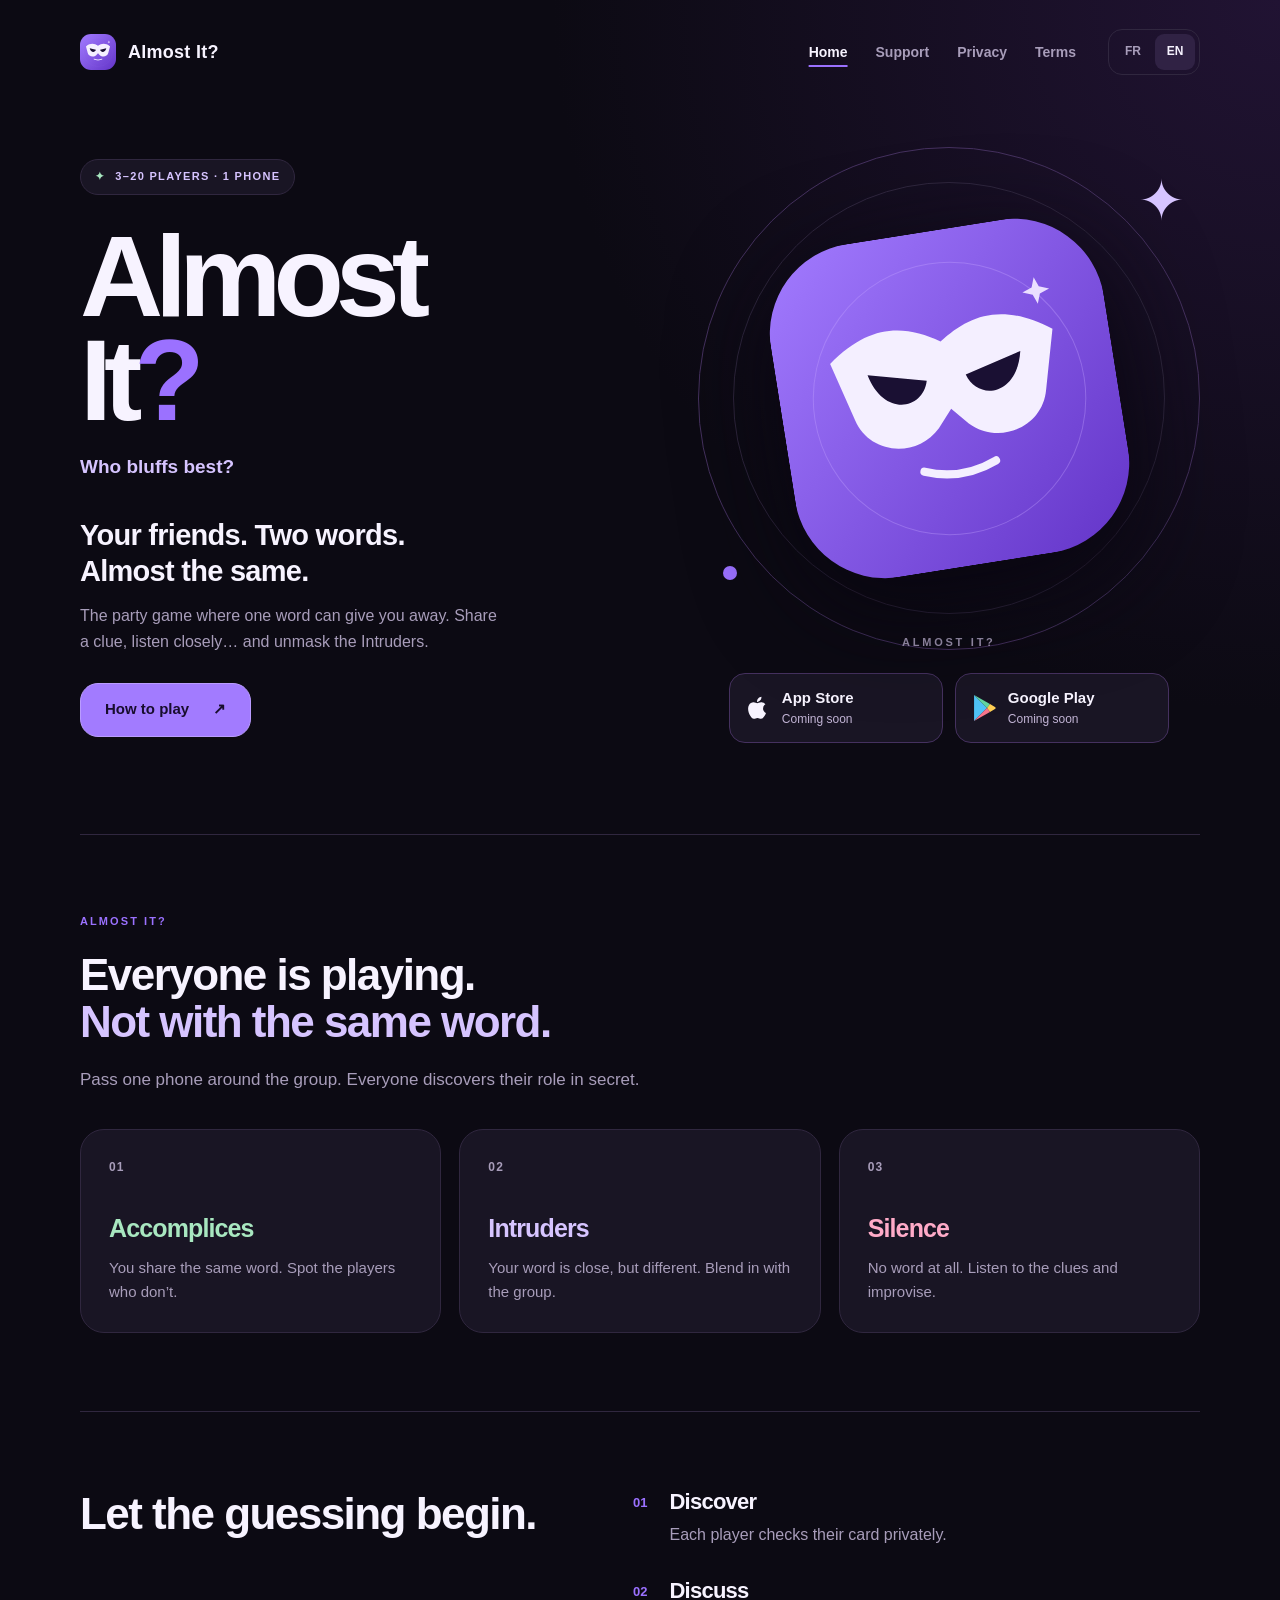
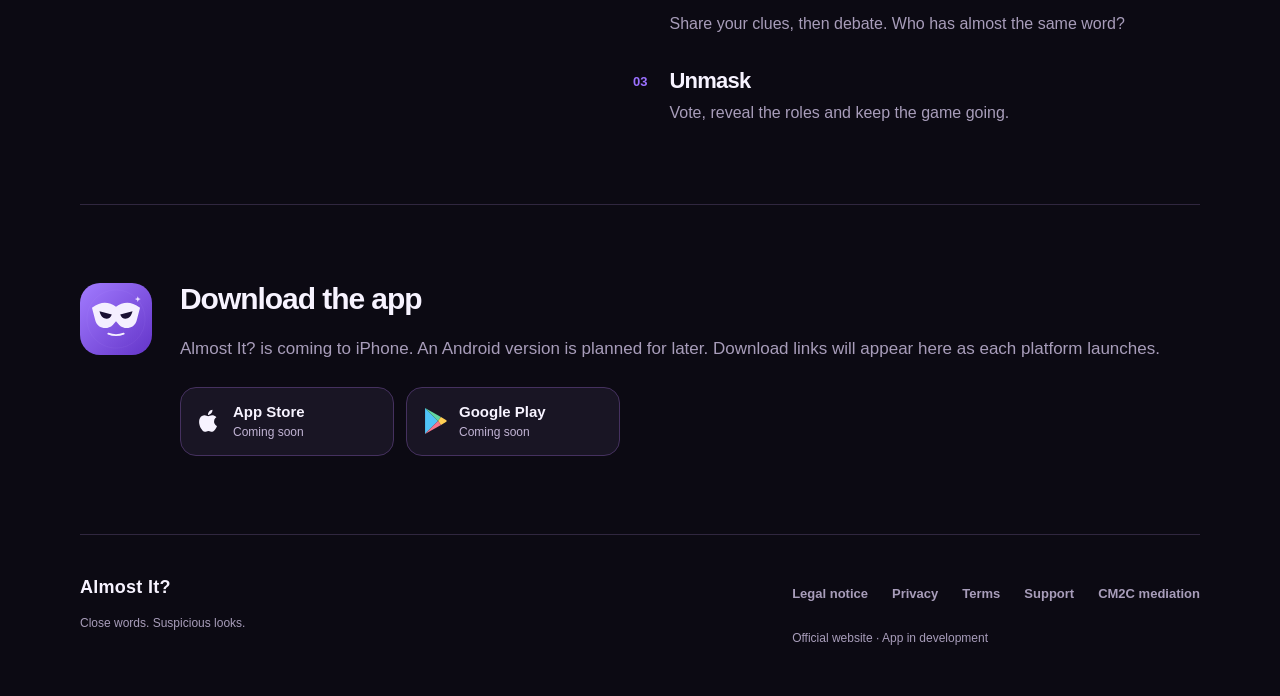
==== commit ad4c5d44: "feat: finalize legal site and Firebase hosting" ====
--- a/en/index.html
+++ b/en/index.html
@@ -1,6 +1,6 @@
 <!doctype html>
-<html lang="en"><head><meta charset="utf-8"><meta name="viewport" content="width=device-width, initial-scale=1"><meta name="theme-color" content="#0C0A13"><meta name="color-scheme" content="dark"><meta name="referrer" content="strict-origin-when-cross-origin"><title>Almost It? — Who bluffs best?</title><meta name="description" content="Almost It?, the party game for 3 to 20 players on one phone. Similar words, Accomplices, Intruders and Silence. Coming soon to iPhone."><link rel="canonical" href="https://almostit.github.io/en/"><link rel="alternate" hreflang="fr" href="https://almostit.github.io/"><link rel="alternate" hreflang="en" href="https://almostit.github.io/en/"><meta property="og:type" content="website"><meta property="og:site_name" content="Almost It?"><meta property="og:title" content="Almost It? — Who bluffs best?"><meta property="og:description" content="Almost It?, the party game for 3 to 20 players on one phone. Similar words, Accomplices, Intruders and Silence. Coming soon to iPhone."><meta property="og:url" content="https://almostit.github.io/en/"><meta property="og:locale" content="en_US"><meta property="og:image" content="https://almostit.github.io/assets/icon.png"><meta property="og:image:alt" content="Almost It?"><link rel="icon" type="image/svg+xml" href="/assets/icon.svg"><link rel="apple-touch-icon" href="/assets/icon.png"><link rel="stylesheet" href="/assets/site.css"><script src="/assets/config.js" defer></script><script src="/assets/site.js" defer></script></head>
+<html lang="en"><head><meta charset="utf-8"><meta name="viewport" content="width=device-width, initial-scale=1"><meta name="theme-color" content="#0C0A13"><meta name="color-scheme" content="dark"><meta name="referrer" content="strict-origin-when-cross-origin"><title>Almost It? — Who bluffs best?</title><meta name="description" content="Almost It?, the party game for 3 to 20 players on one phone. Similar words, Accomplices, Intruders and Silence. Coming soon to iPhone."><link rel="canonical" href="https://almost-it.web.app/en/"><link rel="alternate" hreflang="fr" href="https://almost-it.web.app/"><link rel="alternate" hreflang="en" href="https://almost-it.web.app/en/"><meta property="og:type" content="website"><meta property="og:site_name" content="Almost It?"><meta property="og:title" content="Almost It? — Who bluffs best?"><meta property="og:description" content="Almost It?, the party game for 3 to 20 players on one phone. Similar words, Accomplices, Intruders and Silence. Coming soon to iPhone."><meta property="og:url" content="https://almost-it.web.app/en/"><meta property="og:locale" content="en_US"><meta property="og:image" content="https://almost-it.web.app/assets/icon.png"><meta property="og:image:alt" content="Almost It?"><link rel="icon" type="image/svg+xml" href="/assets/icon.svg"><link rel="apple-touch-icon" href="/assets/icon.png"><link rel="stylesheet" href="/assets/site.css?v=20261005-v153"><script src="/assets/config.js?v=20261005" defer></script><script src="/assets/site.js" defer></script></head>
 <body><a class="skip" href="#main">Skip to content</a><header class="site-header"><a class="brand" href="/en/" aria-label="Almost It? — Home"><img src="/assets/icon.svg" width="36" height="36" alt=""><span>Almost It?</span></a><nav class="navigation" aria-label="Main navigation"><a href="/en/" aria-current="page">Home</a><a href="/en/support/">Support</a><a href="/en/privacy/">Privacy</a><a href="/en/terms/">Terms</a></nav><nav class="language" aria-label="Site language"><a href="/?lang=fr" lang="fr" hreflang="fr" data-language="fr" aria-label="Français">FR</a><a href="/en/" lang="en" hreflang="en" data-language="en" aria-current="true" aria-label="English">EN</a></nav></header><main id="main"><section class="hero" aria-labelledby="hero-title"><div class="hero-copy"><p class="pill"><span aria-hidden="true">✦</span> 3–20 PLAYERS · 1 PHONE</p><h1 id="hero-title">Almost<br>It<span>?</span></h1><p class="tagline">Who bluffs best?</p><p class="hero-lead">Your friends. Two words.<br>Almost the same.</p><p class="intro">The party game where one word can give you away. Share a clue, listen closely… and unmask the Intruders.</p><a class="button" href="#how">How to play <span aria-hidden="true">↗</span></a></div><div class="hero-visual"><div class="hero-art"><div class="orbit orbit-one"></div><div class="orbit orbit-two"></div><span class="spark" aria-hidden="true">✦</span><img class="app-icon" src="/assets/icon.svg" width="320" height="320" alt="Almost It?" fetchpriority="high"><span class="orbit-dot" aria-hidden="true"></span><p class="art-caption">Almost It?</p></div><div class="store-links" data-store-links role="group" aria-label="App availability"><div class="store-card" data-store="appStore"><img src="/assets/app-store.svg" width="24" height="28" alt="" aria-hidden="true"><span class="store-copy"><span class="store-name">App Store</span><span class="store-status">Coming soon</span></span></div><div class="store-card" data-store="googlePlay"><img src="/assets/google-play.svg" width="24" height="28" alt="" aria-hidden="true"><span class="store-copy"><span class="store-name">Google Play</span><span class="store-status">Coming soon</span></span></div></div></div></section>
 <section id="how" class="section"><div class="section-heading"><p class="eyebrow">Almost It?</p><h2>Everyone is playing.<br><span>Not with the same word.</span></h2><p>Pass one phone around the group. Everyone discovers their role in secret.</p></div><div class="roles"><article class="role role-0"><span class="role-number" aria-hidden="true">01</span><h3>Accomplices</h3><p>You share the same word. Spot the players who don’t.</p></article><article class="role role-1"><span class="role-number" aria-hidden="true">02</span><h3>Intruders</h3><p>Your word is close, but different. Blend in with the group.</p></article><article class="role role-2"><span class="role-number" aria-hidden="true">03</span><h3>Silence</h3><p>No word at all. Listen to the clues and improvise.</p></article></div></section>
-<section class="section play-section"><h2>Let the guessing begin.</h2><ol class="steps"><li><span aria-hidden="true">01</span><div><h3>Discover</h3><p>Pass the phone around to see your secret word.</p></div></li><li><span aria-hidden="true">02</span><div><h3>Discuss</h3><p>Share your clues, then debate. Who has almost the same word?</p></div></li><li><span aria-hidden="true">03</span><div><h3>Unmask</h3><p>Vote, reveal the roles and keep the game going.</p></div></li></ol></section>
-<section id="download" class="download section"><img src="/assets/icon.svg" width="72" height="72" alt="" loading="lazy"><div><h2>Download the app</h2><p>Almost It? is coming to iPhone. An Android version is planned for later. Download links will appear here as each platform launches.</p><div class="store-links" data-store-links role="group" aria-label="App availability"><div class="store-card" data-store="appStore"><img src="/assets/app-store.svg" width="24" height="28" alt="" aria-hidden="true"><span class="store-copy"><span class="store-name">App Store</span><span class="store-status">Coming soon</span></span></div><div class="store-card" data-store="googlePlay"><img src="/assets/google-play.svg" width="24" height="28" alt="" aria-hidden="true"><span class="store-copy"><span class="store-name">Google Play</span><span class="store-status">Coming soon</span></span></div></div></div></section></main><footer class="site-footer"><div><a class="brand" href="/en/">Almost It?</a><p>Close words. Suspicious looks.</p></div><div><nav aria-label="Useful links"><a href="/en/" aria-current="page">Home</a><a href="/en/support/">Support</a><a href="/en/privacy/">Privacy</a><a href="/en/terms/">Terms</a></nav><p>Official website · App in development</p></div></footer></body></html>
+<section class="section play-section"><h2>Let the guessing begin.</h2><ol class="steps"><li><span aria-hidden="true">01</span><div><h3>Discover</h3><p>Each player checks their card privately.</p></div></li><li><span aria-hidden="true">02</span><div><h3>Discuss</h3><p>Share your clues, then debate. Who has almost the same word?</p></div></li><li><span aria-hidden="true">03</span><div><h3>Unmask</h3><p>Vote, reveal the roles and keep the game going.</p></div></li></ol></section>
+<section id="download" class="download section"><img src="/assets/icon.svg" width="72" height="72" alt="" loading="lazy"><div><h2>Download the app</h2><p>Almost It? is coming to iPhone. An Android version is planned for later. Download links will appear here as each platform launches.</p><div class="store-links" data-store-links role="group" aria-label="App availability"><div class="store-card" data-store="appStore"><img src="/assets/app-store.svg" width="24" height="28" alt="" aria-hidden="true"><span class="store-copy"><span class="store-name">App Store</span><span class="store-status">Coming soon</span></span></div><div class="store-card" data-store="googlePlay"><img src="/assets/google-play.svg" width="24" height="28" alt="" aria-hidden="true"><span class="store-copy"><span class="store-name">Google Play</span><span class="store-status">Coming soon</span></span></div></div></div></section></main><footer class="site-footer"><div><a class="brand" href="/en/">Almost It?</a><p>Close words. Suspicious looks.</p></div><div><nav aria-label="Useful links"><a href="/en/legal/">Legal notice</a><a href="/en/privacy/">Privacy</a><a href="/en/terms/">Terms</a><a href="/en/support/">Support</a><a href="/en/terms/#mediation">CM2C mediation</a></nav><p>Official website · App in development</p></div></footer></body></html>
--- a/assets/site.css
+++ b/assets/site.css
@@ -3,3 +3,9 @@
 @media(max-width:600px){.hero-visual{width:100%;align-self:center}.hero-visual .hero-art{width:270px;margin:5px auto 12px}.hero-visual .store-links{margin-top:36px}.download .store-links{grid-template-columns:1fr}}
 @media(max-width:400px){.hero-visual .store-links{grid-template-columns:1fr;max-width:270px}}
 @media(min-width:601px) and (max-width:700px){.hero-visual .store-links{grid-template-columns:1fr;max-width:230px}}
+
+/* Long-form legal content uses the existing visual system. */
+.legal{overflow-wrap:anywhere}.legal section+section{margin-top:40px}.legal h3{font-size:21px;line-height:1.35;margin-top:32px}.legal h4{font-size:17px;line-height:1.45}.legal ul{padding-left:1.3em;color:#a89dba;font-size:17px;line-height:1.75}.legal li+li{margin-top:12px}.legal strong{color:#f7f3ff}.legal .document-date{font-size:13px;color:#d6c4ff}.statutory-notice{border:1px solid #9b71ff;border-radius:16px;padding:24px;margin:22px 0 32px;background:#120e1c}.statutory-notice p{font-size:15px;color:#d8cfe5;line-height:1.75}.statutory-notice p:last-child{margin-bottom:0}.error-translation{border-top:1px solid #30273f;margin-top:40px;padding-top:32px}.error-translation h2{font-size:32px}.site-footer nav{row-gap:4px}
+@media(max-width:400px){.statutory-notice{padding:16px}.legal .button{padding-inline:16px}.site-footer nav{column-gap:16px}}
+/* Business coordinates remain readable, selectable and secondary. */
+.legal .legal-meta{font-size:.875rem;line-height:1.7;color:#a89dba;font-weight:400}.legal .legal-meta a{color:inherit;font-weight:400}.legal ul.legal-meta li+li{margin-top:4px}.legal .primary-contact{color:#d6c4ff;font-size:1.0625rem}.legal .primary-contact a{font-weight:650}.legal .secondary-contact{margin-top:20px;margin-bottom:0}
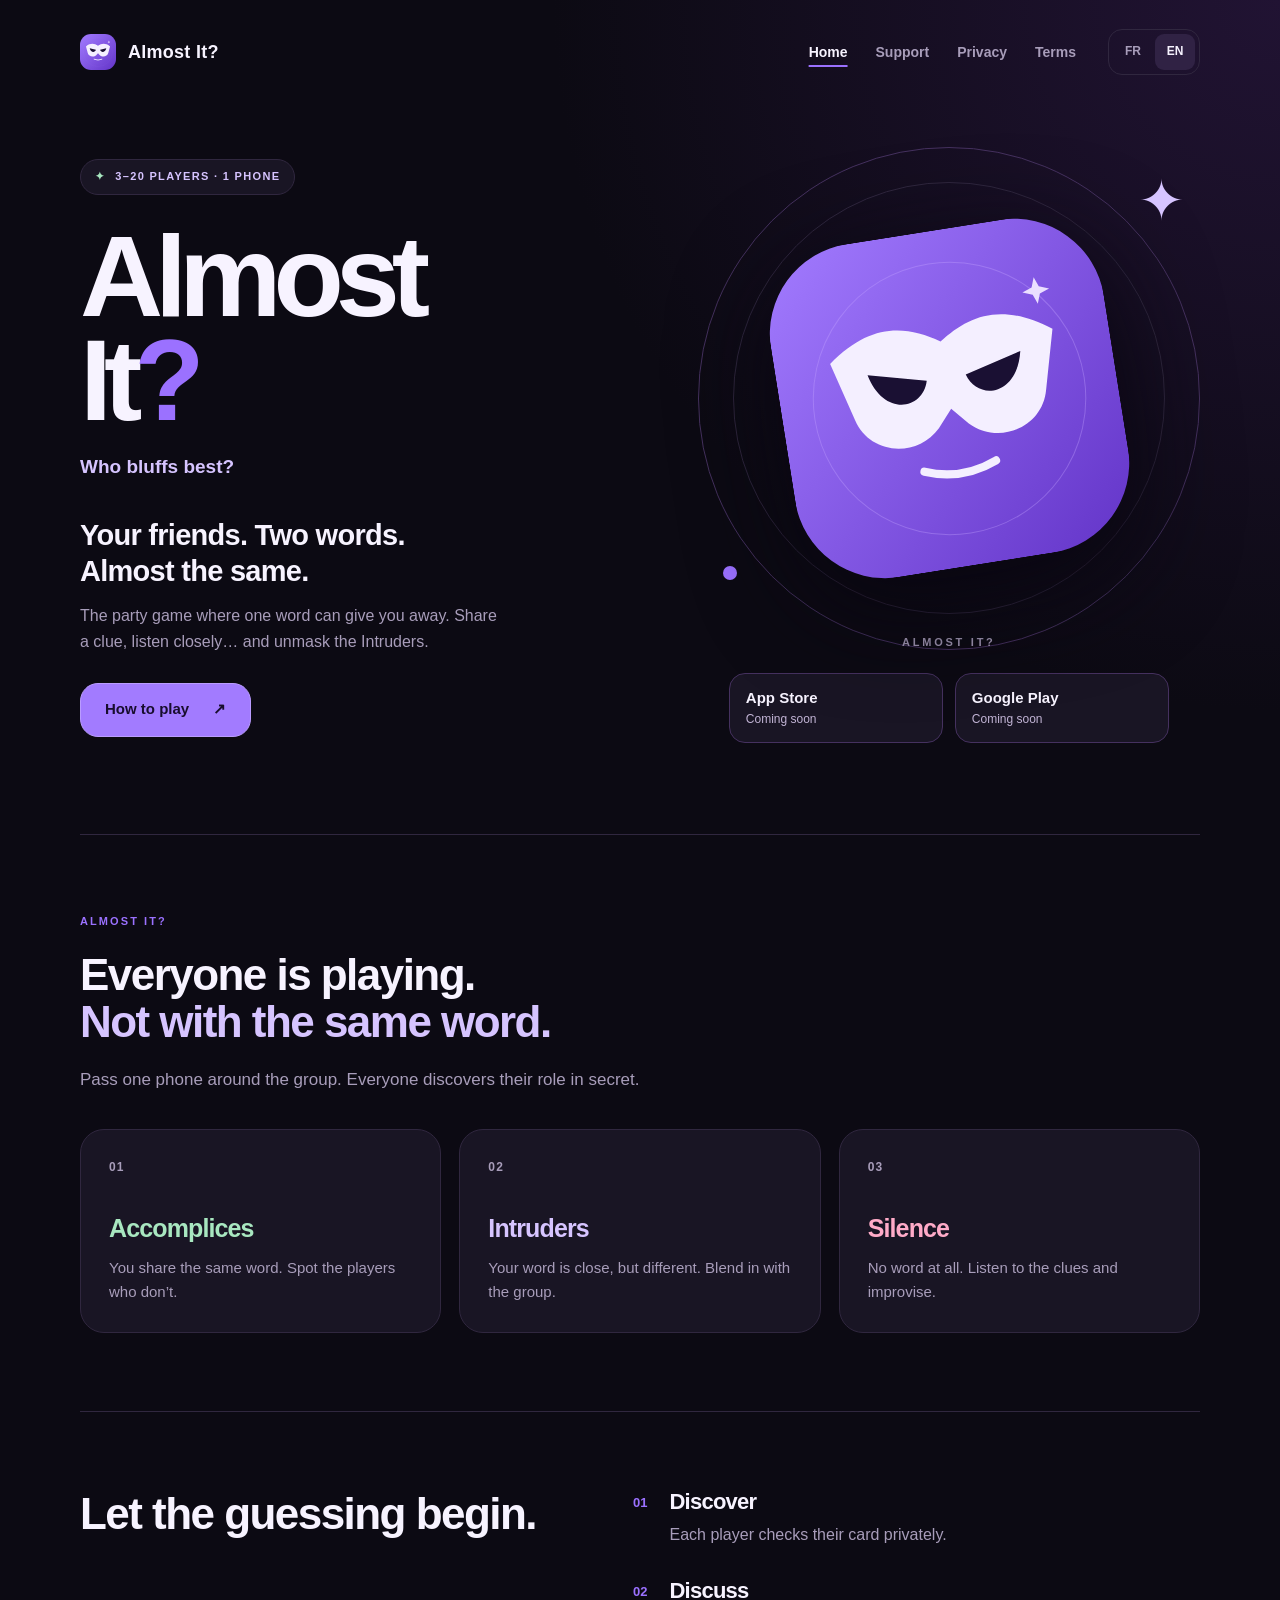
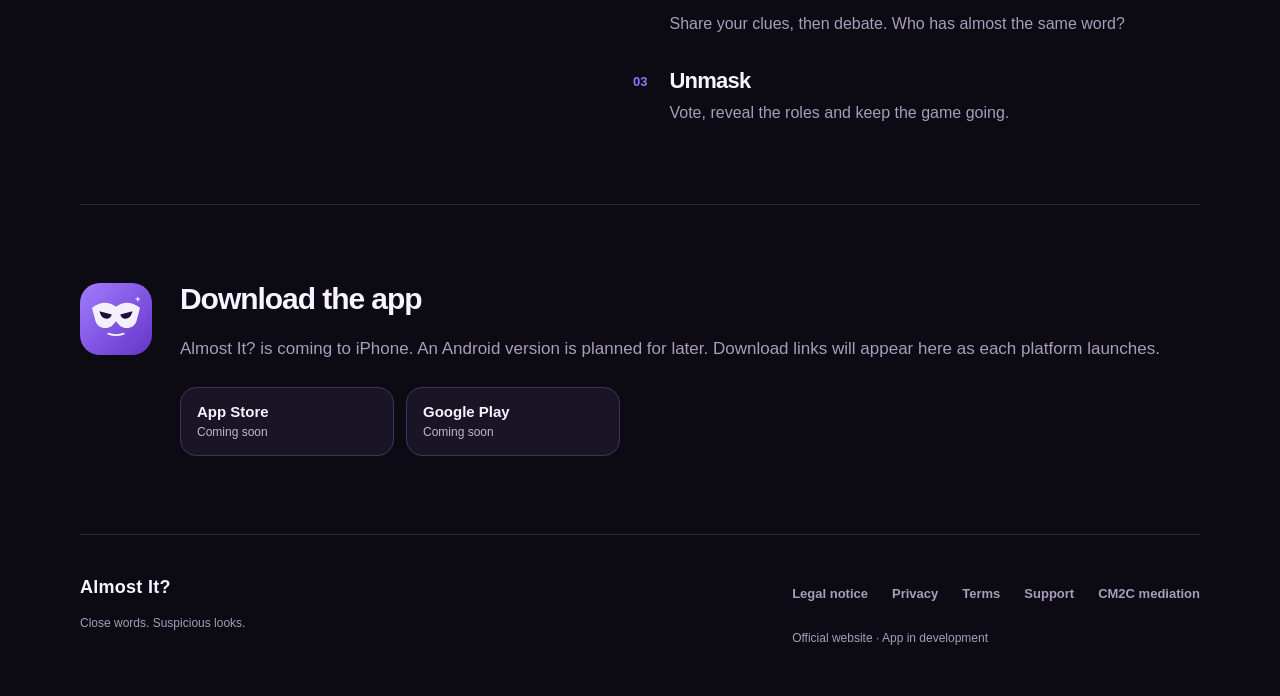
==== commit e0ddc726: "fix: remove store pictograms from coming-soon cards" ====
--- a/en/index.html
+++ b/en/index.html
@@ -1,6 +1,6 @@
 <!doctype html>
 <html lang="en"><head><meta charset="utf-8"><meta name="viewport" content="width=device-width, initial-scale=1"><meta name="theme-color" content="#0C0A13"><meta name="color-scheme" content="dark"><meta name="referrer" content="strict-origin-when-cross-origin"><title>Almost It? — Who bluffs best?</title><meta name="description" content="Almost It?, the party game for 3 to 20 players on one phone. Similar words, Accomplices, Intruders and Silence. Coming soon to iPhone."><link rel="canonical" href="https://almost-it.web.app/en/"><link rel="alternate" hreflang="fr" href="https://almost-it.web.app/"><link rel="alternate" hreflang="en" href="https://almost-it.web.app/en/"><meta property="og:type" content="website"><meta property="og:site_name" content="Almost It?"><meta property="og:title" content="Almost It? — Who bluffs best?"><meta property="og:description" content="Almost It?, the party game for 3 to 20 players on one phone. Similar words, Accomplices, Intruders and Silence. Coming soon to iPhone."><meta property="og:url" content="https://almost-it.web.app/en/"><meta property="og:locale" content="en_US"><meta property="og:image" content="https://almost-it.web.app/assets/icon.png"><meta property="og:image:alt" content="Almost It?"><link rel="icon" type="image/svg+xml" href="/assets/icon.svg"><link rel="apple-touch-icon" href="/assets/icon.png"><link rel="stylesheet" href="/assets/site.css?v=20261005-v153"><script src="/assets/config.js?v=20261005" defer></script><script src="/assets/site.js" defer></script></head>
-<body><a class="skip" href="#main">Skip to content</a><header class="site-header"><a class="brand" href="/en/" aria-label="Almost It? — Home"><img src="/assets/icon.svg" width="36" height="36" alt=""><span>Almost It?</span></a><nav class="navigation" aria-label="Main navigation"><a href="/en/" aria-current="page">Home</a><a href="/en/support/">Support</a><a href="/en/privacy/">Privacy</a><a href="/en/terms/">Terms</a></nav><nav class="language" aria-label="Site language"><a href="/?lang=fr" lang="fr" hreflang="fr" data-language="fr" aria-label="Français">FR</a><a href="/en/" lang="en" hreflang="en" data-language="en" aria-current="true" aria-label="English">EN</a></nav></header><main id="main"><section class="hero" aria-labelledby="hero-title"><div class="hero-copy"><p class="pill"><span aria-hidden="true">✦</span> 3–20 PLAYERS · 1 PHONE</p><h1 id="hero-title">Almost<br>It<span>?</span></h1><p class="tagline">Who bluffs best?</p><p class="hero-lead">Your friends. Two words.<br>Almost the same.</p><p class="intro">The party game where one word can give you away. Share a clue, listen closely… and unmask the Intruders.</p><a class="button" href="#how">How to play <span aria-hidden="true">↗</span></a></div><div class="hero-visual"><div class="hero-art"><div class="orbit orbit-one"></div><div class="orbit orbit-two"></div><span class="spark" aria-hidden="true">✦</span><img class="app-icon" src="/assets/icon.svg" width="320" height="320" alt="Almost It?" fetchpriority="high"><span class="orbit-dot" aria-hidden="true"></span><p class="art-caption">Almost It?</p></div><div class="store-links" data-store-links role="group" aria-label="App availability"><div class="store-card" data-store="appStore"><img src="/assets/app-store.svg" width="24" height="28" alt="" aria-hidden="true"><span class="store-copy"><span class="store-name">App Store</span><span class="store-status">Coming soon</span></span></div><div class="store-card" data-store="googlePlay"><img src="/assets/google-play.svg" width="24" height="28" alt="" aria-hidden="true"><span class="store-copy"><span class="store-name">Google Play</span><span class="store-status">Coming soon</span></span></div></div></div></section>
+<body><a class="skip" href="#main">Skip to content</a><header class="site-header"><a class="brand" href="/en/" aria-label="Almost It? — Home"><img src="/assets/icon.svg" width="36" height="36" alt=""><span>Almost It?</span></a><nav class="navigation" aria-label="Main navigation"><a href="/en/" aria-current="page">Home</a><a href="/en/support/">Support</a><a href="/en/privacy/">Privacy</a><a href="/en/terms/">Terms</a></nav><nav class="language" aria-label="Site language"><a href="/?lang=fr" lang="fr" hreflang="fr" data-language="fr" aria-label="Français">FR</a><a href="/en/" lang="en" hreflang="en" data-language="en" aria-current="true" aria-label="English">EN</a></nav></header><main id="main"><section class="hero" aria-labelledby="hero-title"><div class="hero-copy"><p class="pill"><span aria-hidden="true">✦</span> 3–20 PLAYERS · 1 PHONE</p><h1 id="hero-title">Almost<br>It<span>?</span></h1><p class="tagline">Who bluffs best?</p><p class="hero-lead">Your friends. Two words.<br>Almost the same.</p><p class="intro">The party game where one word can give you away. Share a clue, listen closely… and unmask the Intruders.</p><a class="button" href="#how">How to play <span aria-hidden="true">↗</span></a></div><div class="hero-visual"><div class="hero-art"><div class="orbit orbit-one"></div><div class="orbit orbit-two"></div><span class="spark" aria-hidden="true">✦</span><img class="app-icon" src="/assets/icon.svg" width="320" height="320" alt="Almost It?" fetchpriority="high"><span class="orbit-dot" aria-hidden="true"></span><p class="art-caption">Almost It?</p></div><div class="store-links" data-store-links role="group" aria-label="App availability"><div class="store-card" data-store="appStore"><span class="store-copy"><span class="store-name">App Store</span><span class="store-status">Coming soon</span></span></div><div class="store-card" data-store="googlePlay"><span class="store-copy"><span class="store-name">Google Play</span><span class="store-status">Coming soon</span></span></div></div></div></section>
 <section id="how" class="section"><div class="section-heading"><p class="eyebrow">Almost It?</p><h2>Everyone is playing.<br><span>Not with the same word.</span></h2><p>Pass one phone around the group. Everyone discovers their role in secret.</p></div><div class="roles"><article class="role role-0"><span class="role-number" aria-hidden="true">01</span><h3>Accomplices</h3><p>You share the same word. Spot the players who don’t.</p></article><article class="role role-1"><span class="role-number" aria-hidden="true">02</span><h3>Intruders</h3><p>Your word is close, but different. Blend in with the group.</p></article><article class="role role-2"><span class="role-number" aria-hidden="true">03</span><h3>Silence</h3><p>No word at all. Listen to the clues and improvise.</p></article></div></section>
 <section class="section play-section"><h2>Let the guessing begin.</h2><ol class="steps"><li><span aria-hidden="true">01</span><div><h3>Discover</h3><p>Each player checks their card privately.</p></div></li><li><span aria-hidden="true">02</span><div><h3>Discuss</h3><p>Share your clues, then debate. Who has almost the same word?</p></div></li><li><span aria-hidden="true">03</span><div><h3>Unmask</h3><p>Vote, reveal the roles and keep the game going.</p></div></li></ol></section>
-<section id="download" class="download section"><img src="/assets/icon.svg" width="72" height="72" alt="" loading="lazy"><div><h2>Download the app</h2><p>Almost It? is coming to iPhone. An Android version is planned for later. Download links will appear here as each platform launches.</p><div class="store-links" data-store-links role="group" aria-label="App availability"><div class="store-card" data-store="appStore"><img src="/assets/app-store.svg" width="24" height="28" alt="" aria-hidden="true"><span class="store-copy"><span class="store-name">App Store</span><span class="store-status">Coming soon</span></span></div><div class="store-card" data-store="googlePlay"><img src="/assets/google-play.svg" width="24" height="28" alt="" aria-hidden="true"><span class="store-copy"><span class="store-name">Google Play</span><span class="store-status">Coming soon</span></span></div></div></div></section></main><footer class="site-footer"><div><a class="brand" href="/en/">Almost It?</a><p>Close words. Suspicious looks.</p></div><div><nav aria-label="Useful links"><a href="/en/legal/">Legal notice</a><a href="/en/privacy/">Privacy</a><a href="/en/terms/">Terms</a><a href="/en/support/">Support</a><a href="/en/terms/#mediation">CM2C mediation</a></nav><p>Official website · App in development</p></div></footer></body></html>
+<section id="download" class="download section"><img src="/assets/icon.svg" width="72" height="72" alt="" loading="lazy"><div><h2>Download the app</h2><p>Almost It? is coming to iPhone. An Android version is planned for later. Download links will appear here as each platform launches.</p><div class="store-links" data-store-links role="group" aria-label="App availability"><div class="store-card" data-store="appStore"><span class="store-copy"><span class="store-name">App Store</span><span class="store-status">Coming soon</span></span></div><div class="store-card" data-store="googlePlay"><span class="store-copy"><span class="store-name">Google Play</span><span class="store-status">Coming soon</span></span></div></div></div></section></main><footer class="site-footer"><div><a class="brand" href="/en/">Almost It?</a><p>Close words. Suspicious looks.</p></div><div><nav aria-label="Useful links"><a href="/en/legal/">Legal notice</a><a href="/en/privacy/">Privacy</a><a href="/en/terms/">Terms</a><a href="/en/support/">Support</a><a href="/en/terms/#mediation">CM2C mediation</a></nav><p>Official website · App in development</p></div></footer></body></html>
